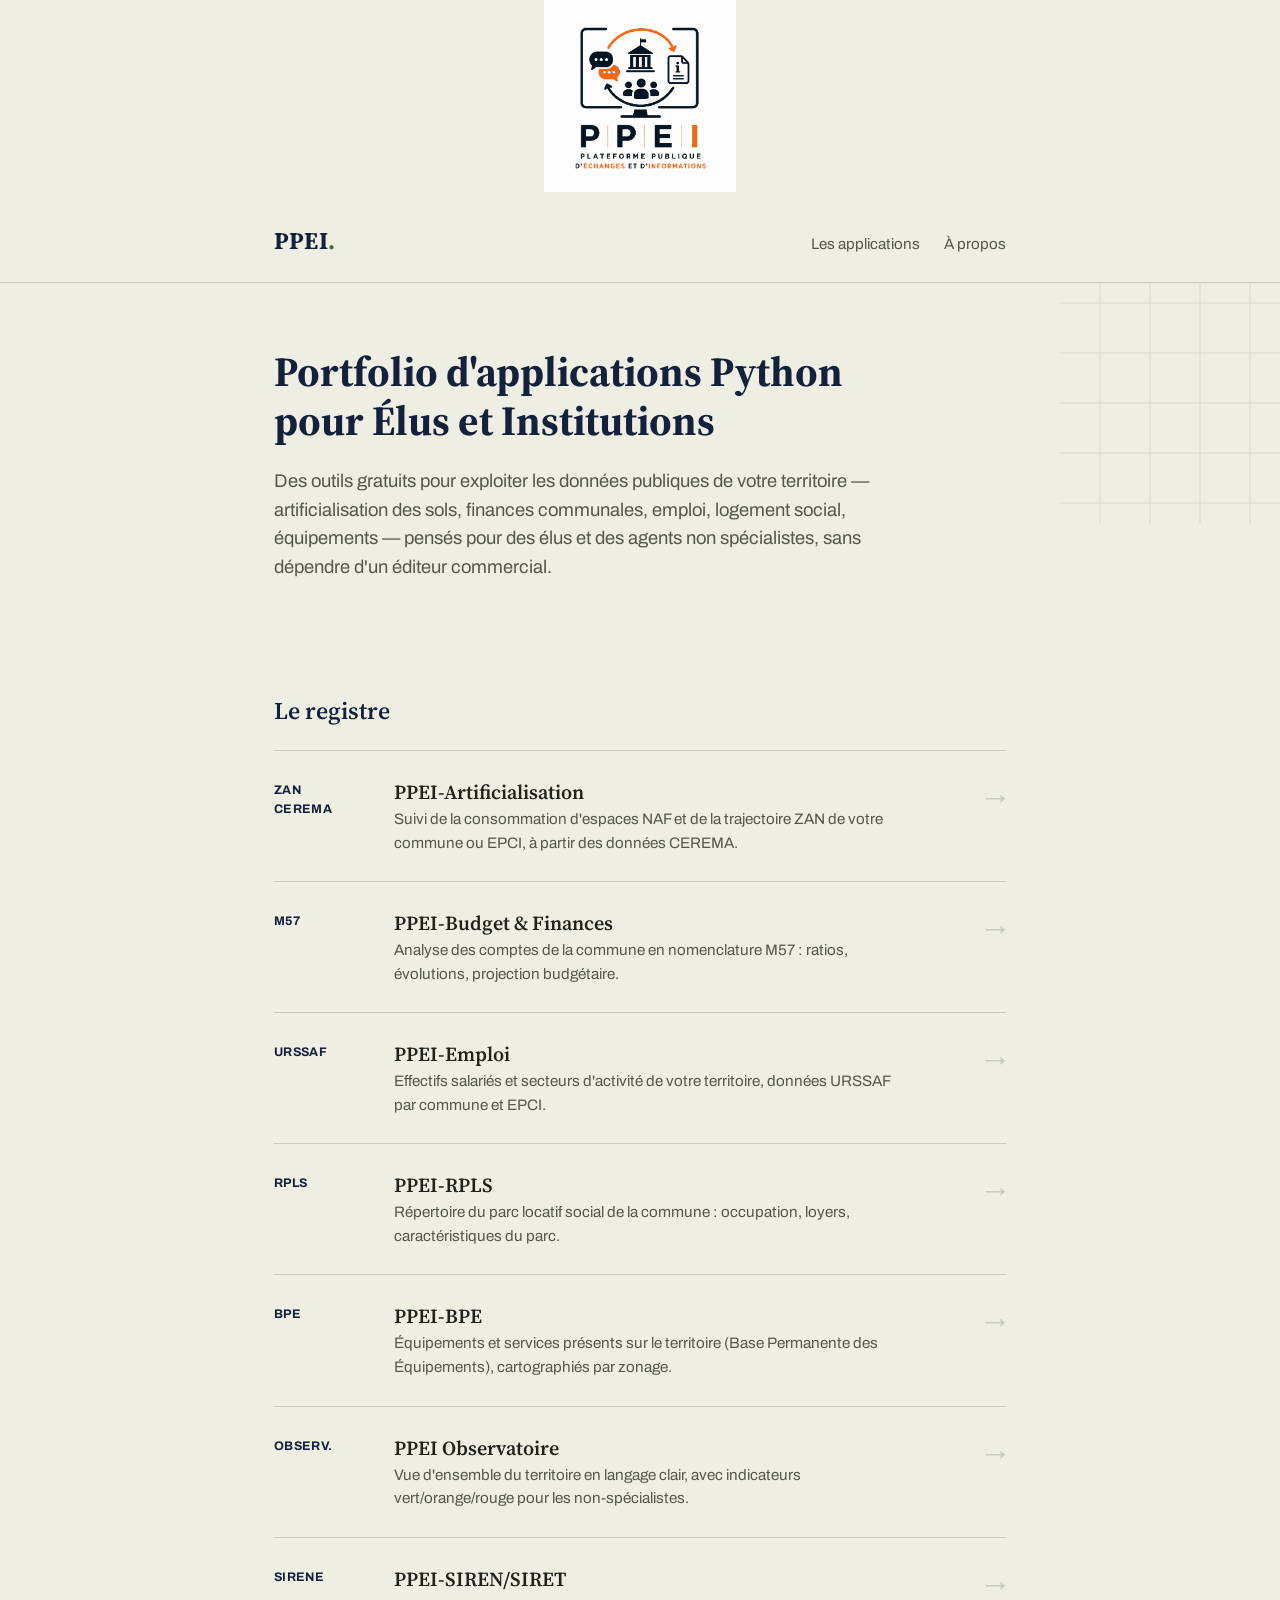
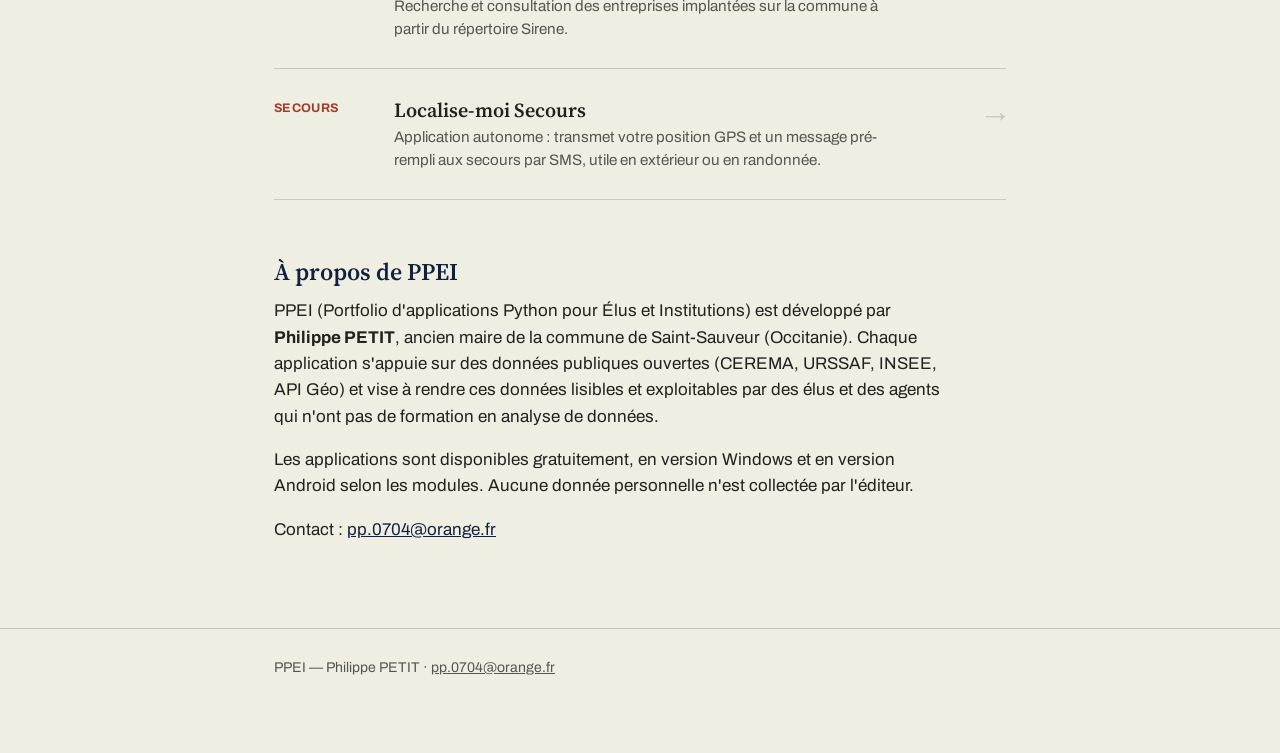
==== index.html @ b0f6e442 "Add files via upload" ====
<!DOCTYPE html>
<html lang="fr">
<head>
<meta charset="UTF-8">
<meta name="viewport" content="width=device-width, initial-scale=1.0">
<title>PPEI — Portfolio d'applications Python pour Élus et Institutions</title>
<meta name="description" content="Des outils gratuits d'analyse de données territoriales pour les élus locaux et les agents des collectivités : artificialisation des sols, finances M57, emploi, logement social, équipements.">
<link rel="stylesheet" href="styles.css">
<center><img src="./assets/logo.png" width="15%"/></center>
</head>
<body>

<header class="site-header">
  <div class="wrap">
    <a href="index.html" class="wordmark">PPEI<span>.</span></a>
    <nav>
      <a href="#registre">Les applications</a>
      <a href="#a-propos">À propos</a>
    </nav>
  </div>
</header>

<section class="hero">
  <svg class="hero-grid" viewBox="0 0 260 260" xmlns="http://www.w3.org/2000/svg" aria-hidden="true">
    <path d="M0,40 H260 M0,90 H260 M0,140 H260 M0,190 H260 M0,240 H260 M40,0 V260 M90,0 V260 M140,0 V260 M190,0 V260 M240,0 V260" />
  </svg>
  <div class="wrap">
    <h1>Portfolio d'applications Python<br>pour Élus et Institutions</h1>
    <p class="lede">
      Des outils gratuits pour exploiter les données publiques de votre
      territoire — artificialisation des sols, finances communales, emploi,
      logement social, équipements — pensés pour des élus et des agents non
      spécialistes, sans dépendre d'un éditeur commercial.
    </p>
  </div>
</section>

<main class="wrap" id="registre">
  <h2>Le registre</h2>

  <div class="register">

    <a class="dossier-row" href="artificialisation.html">
      <span class="dossier-code">ZAN<br>CEREMA</span>
      <span class="dossier-body">
        <span class="dossier-title">PPEI-Artificialisation</span>
        <p class="dossier-desc">Suivi de la consommation d'espaces NAF et de la trajectoire ZAN de votre commune ou EPCI, à partir des données CEREMA.</p>
      </span>
      <span class="dossier-arrow">→</span>
    </a>

    <a class="dossier-row" href="budget-finances.html">
      <span class="dossier-code">M57</span>
      <span class="dossier-body">
        <span class="dossier-title">PPEI-Budget&nbsp;&amp;&nbsp;Finances</span>
        <p class="dossier-desc">Analyse des comptes de la commune en nomenclature M57 : ratios, évolutions, projection budgétaire.</p>
      </span>
      <span class="dossier-arrow">→</span>
    </a>

    <a class="dossier-row" href="emploi.html">
      <span class="dossier-code">URSSAF</span>
      <span class="dossier-body">
        <span class="dossier-title">PPEI-Emploi</span>
        <p class="dossier-desc">Effectifs salariés et secteurs d'activité de votre territoire, données URSSAF par commune et EPCI.</p>
      </span>
      <span class="dossier-arrow">→</span>
    </a>

    <a class="dossier-row" href="rpls.html">
      <span class="dossier-code">RPLS</span>
      <span class="dossier-body">
        <span class="dossier-title">PPEI-RPLS</span>
        <p class="dossier-desc">Répertoire du parc locatif social de la commune : occupation, loyers, caractéristiques du parc.</p>
      </span>
      <span class="dossier-arrow">→</span>
    </a>

    <a class="dossier-row" href="bpe.html">
      <span class="dossier-code">BPE</span>
      <span class="dossier-body">
        <span class="dossier-title">PPEI-BPE</span>
        <p class="dossier-desc">Équipements et services présents sur le territoire (Base Permanente des Équipements), cartographiés par zonage.</p>
      </span>
      <span class="dossier-arrow">→</span>
    </a>

    <a class="dossier-row" href="observatoire.html">
      <span class="dossier-code">OBSERV.</span>
      <span class="dossier-body">
        <span class="dossier-title">PPEI Observatoire</span>
        <p class="dossier-desc">Vue d'ensemble du territoire en langage clair, avec indicateurs vert/orange/rouge pour les non-spécialistes.</p>
      </span>
      <span class="dossier-arrow">→</span>
    </a>

    <a class="dossier-row" href="sirene.html">
      <span class="dossier-code">SIRENE</span>
      <span class="dossier-body">
        <span class="dossier-title">PPEI-SIREN/SIRET</span>
        <p class="dossier-desc">Recherche et consultation des entreprises implantées sur la commune à partir du répertoire Sirene.</p>
      </span>
      <span class="dossier-arrow">→</span>
    </a>

    <a class="dossier-row" href="secours.html">
      <span class="dossier-code" style="color:var(--stamp)">SECOURS</span>
      <span class="dossier-body">
        <span class="dossier-title">Localise-moi Secours</span>
        <p class="dossier-desc">Application autonome : transmet votre position GPS et un message pré-rempli aux secours par SMS, utile en extérieur ou en randonnée.</p>
      </span>
      <span class="dossier-arrow">→</span>
    </a>

  </div>

  <section id="a-propos" class="content-section">
    <h2>À propos de PPEI</h2>
    <p>
      PPEI (Portfolio d'applications Python pour Élus et Institutions) est
      développé par <strong>Philippe PETIT</strong>, ancien maire de la commune de
      Saint-Sauveur (Occitanie). Chaque application s'appuie sur des données
      publiques ouvertes (CEREMA, URSSAF, INSEE, API Géo) et vise à rendre
      ces données lisibles et exploitables par des élus et des agents qui
      n'ont pas de formation en analyse de données.
    </p>
    <p>
      Les applications sont disponibles gratuitement, en version Windows et
      en version Android selon les modules. Aucune donnée personnelle n'est
      collectée par l'éditeur.
    </p>
    <p>
      Contact : <a href="mailto:pp.0704@orange.fr">pp.0704@orange.fr</a>
    </p>
  </section>
</main>

<footer class="site-footer">
  <div class="wrap">
    <p>PPEI — Philippe PETIT · <a href="mailto:pp.0704@orange.fr">pp.0704@orange.fr</a></p>
  </div>
</footer>

</body>
</html>
---- styles.css ----
@import url('https://fonts.googleapis.com/css2?family=Source+Serif+4:opsz,wght@8..60,400;8..60,600;8..60,700&family=Archivo:wght@400;500;600;700&display=swap');

:root {
  --ink: #22221D;
  --ink-soft: #55564D;
  --paper: #EEEEE3;
  --paper-raised: #F7F7F0;
  --line: #C7CBBE;
  --marine: #14213D;
  --marine-soft: #2C3A5C;
  --terrain: #4C6444;
  --terrain-soft: #E4E9DE;
  --stamp: #A13D2D;
  --stamp-soft: #F2E1DC;
  --max-width: 780px;
}

* { box-sizing: border-box; }

html { scroll-behavior: smooth; }

body {
  margin: 0;
  background: var(--paper);
  color: var(--ink);
  font-family: 'Archivo', system-ui, sans-serif;
  font-size: 17px;
  line-height: 1.55;
  -webkit-font-smoothing: antialiased;
}

h1, h2, h3 {
  font-family: 'Source Serif 4', Georgia, serif;
  font-weight: 600;
  color: var(--marine);
  line-height: 1.2;
  margin: 0 0 0.5em 0;
}

h1 { font-size: 2.6rem; font-weight: 700; }
h2 { font-size: 1.5rem; margin-top: 2.4em; }
h3 { font-size: 1.15rem; margin-top: 1.6em; }

p { margin: 0 0 1em 0; max-width: 68ch; }

a { color: var(--marine); }
a:focus-visible, button:focus-visible, .btn:focus-visible {
  outline: 3px solid var(--terrain);
  outline-offset: 2px;
}

.wrap {
  max-width: var(--max-width);
  margin: 0 auto;
  padding: 0 24px;
}

/* ---------- En-tête ---------- */

.site-header {
  border-bottom: 1px solid var(--line);
  padding: 22px 0;
}

.site-header .wrap {
  display: flex;
  align-items: baseline;
  justify-content: space-between;
  gap: 16px;
  flex-wrap: wrap;
}

.wordmark {
  font-family: 'Source Serif 4', serif;
  font-weight: 700;
  font-size: 1.5rem;
  color: var(--marine);
  text-decoration: none;
  letter-spacing: 0.01em;
}

.wordmark span {
  color: var(--terrain);
}

.site-header nav a {
  color: var(--ink-soft);
  text-decoration: none;
  font-size: 0.95rem;
  margin-left: 20px;
}

.site-header nav a:hover { color: var(--marine); }

/* ---------- Hero ---------- */

.hero {
  position: relative;
  padding: 64px 0 40px 0;
  overflow: hidden;
}

.hero-grid {
  position: absolute;
  top: -20px;
  right: -40px;
  width: 260px;
  height: 260px;
  opacity: 0.55;
  z-index: 0;
}

.hero-grid path {
  stroke: var(--line);
  stroke-width: 1;
  fill: none;
  stroke-dasharray: 900;
  stroke-dashoffset: 900;
  animation: draw-grid 1.8s ease-out forwards;
}

@media (prefers-reduced-motion: reduce) {
  .hero-grid path { animation: none; stroke-dashoffset: 0; }
}

@keyframes draw-grid {
  to { stroke-dashoffset: 0; }
}

.hero .wrap { position: relative; z-index: 1; }

.eyebrow-tag {
  display: inline-block;
  font-family: 'Archivo', sans-serif;
  font-weight: 600;
  font-size: 0.72rem;
  letter-spacing: 0.04em;
  color: var(--marine);
  background: var(--terrain-soft);
  border: 1px solid var(--line);
  border-radius: 3px;
  padding: 3px 9px;
  margin-bottom: 14px;
}

.eyebrow-tag.tag-secours {
  color: var(--stamp);
  background: var(--stamp-soft);
}

.hero p.lede {
  font-size: 1.15rem;
  color: var(--ink-soft);
  max-width: 58ch;
}

/* ---------- Registre (liste des applications, page d'accueil) ---------- */

.register {
  border-top: 1px solid var(--line);
  margin-top: 24px;
}

.dossier-row {
  display: flex;
  align-items: flex-start;
  gap: 20px;
  padding: 26px 0;
  border-bottom: 1px solid var(--line);
  text-decoration: none;
  color: inherit;
}

.dossier-row:hover .dossier-title { color: var(--terrain); }

.dossier-code {
  flex: 0 0 100px;
  font-family: 'Archivo', sans-serif;
  font-weight: 700;
  font-size: 0.78rem;
  letter-spacing: 0.03em;
  color: var(--marine);
  padding-top: 4px;
}

.dossier-body {
  flex: 1 1 auto;
  min-width: 0;
}

.dossier-title {
  font-family: 'Source Serif 4', serif;
  font-weight: 600;
  font-size: 1.25rem;
  color: var(--ink);
  margin: 0 0 6px 0;
  transition: color 0.15s ease;
}

.dossier-desc {
  color: var(--ink-soft);
  font-size: 0.95rem;
  margin: 0;
  max-width: 56ch;
}

.dossier-arrow {
  flex: 0 0 auto;
  font-size: 1.3rem;
  color: var(--line);
  padding-top: 4px;
}

.dossier-row:hover .dossier-arrow { color: var(--terrain); }

/* ---------- Sections de contenu (pages d'application) ---------- */

.content-section {
  padding-bottom: 8px;
}

ul.feature-list {
  padding-left: 0;
  list-style: none;
  margin: 0 0 1em 0;
}

ul.feature-list li {
  padding-left: 22px;
  position: relative;
  margin-bottom: 10px;
  max-width: 62ch;
}

ul.feature-list li::before {
  content: "—";
  position: absolute;
  left: 0;
  color: var(--terrain);
}

.availability-table {
  width: 100%;
  border-collapse: collapse;
  margin: 12px 0 24px 0;
  font-size: 0.95rem;
}

.availability-table th, .availability-table td {
  text-align: left;
  padding: 10px 12px;
  border-bottom: 1px solid var(--line);
}

.availability-table th {
  color: var(--ink-soft);
  font-weight: 600;
  font-size: 0.8rem;
  text-transform: uppercase;
  letter-spacing: 0.03em;
}

/* ---------- Galerie de captures d'écran ---------- */

.screenshot-gallery {
  display: flex;
  flex-wrap: wrap;
  gap: 14px;
  margin: 16px 0 28px 0;
}

.screenshot-gallery > * {
  flex: 1 1 200px;
  max-width: 240px;
}

.screenshot-placeholder {
  aspect-ratio: 9 / 16;
  background: var(--paper-raised);
  border: 1px dashed var(--line);
  border-radius: 4px;
  display: flex;
  align-items: center;
  justify-content: center;
  color: var(--ink-soft);
  font-size: 0.8rem;
  text-align: center;
  padding: 12px;
}

.screenshot-gallery img {
  width: 100%;
  aspect-ratio: 9 / 16;
  object-fit: cover;
  border-radius: 4px;
  border: 1px solid var(--line);
}

/* ---------- Boutons de téléchargement ---------- */

.download-block {
  background: var(--paper-raised);
  border: 1px solid var(--line);
  border-radius: 6px;
  padding: 22px 24px;
  margin: 20px 0 32px 0;
}

.btn-row {
  display: flex;
  flex-wrap: wrap;
  gap: 12px;
  margin-top: 14px;
}

.btn {
  display: inline-block;
  font-family: 'Archivo', sans-serif;
  font-weight: 600;
  font-size: 0.92rem;
  text-decoration: none;
  padding: 11px 20px;
  border-radius: 4px;
  border: 1px solid var(--marine);
}

.btn-primary {
  background: var(--terrain);
  border-color: var(--terrain);
  color: white;
}

.btn-secondary {
  background: transparent;
  color: var(--marine);
}

.btn[aria-disabled="true"] {
  opacity: 0.5;
  pointer-events: none;
}

.note-todo {
  font-size: 0.82rem;
  color: var(--ink-soft);
  font-style: italic;
}

/* ---------- Pied de page ---------- */

.site-footer {
  border-top: 1px solid var(--line);
  margin-top: 60px;
  padding: 28px 0 60px 0;
  color: var(--ink-soft);
  font-size: 0.88rem;
}

.site-footer a { color: var(--ink-soft); }

.back-link {
  display: inline-block;
  margin: 32px 0 0 0;
  color: var(--marine);
  text-decoration: none;
  font-size: 0.92rem;
}

.back-link:hover { text-decoration: underline; }

@media (max-width: 600px) {
  h1 { font-size: 2rem; }
  .dossier-row { flex-direction: column; gap: 4px; }
  .dossier-arrow { display: none; }
  .hero-grid { width: 160px; height: 160px; }
}
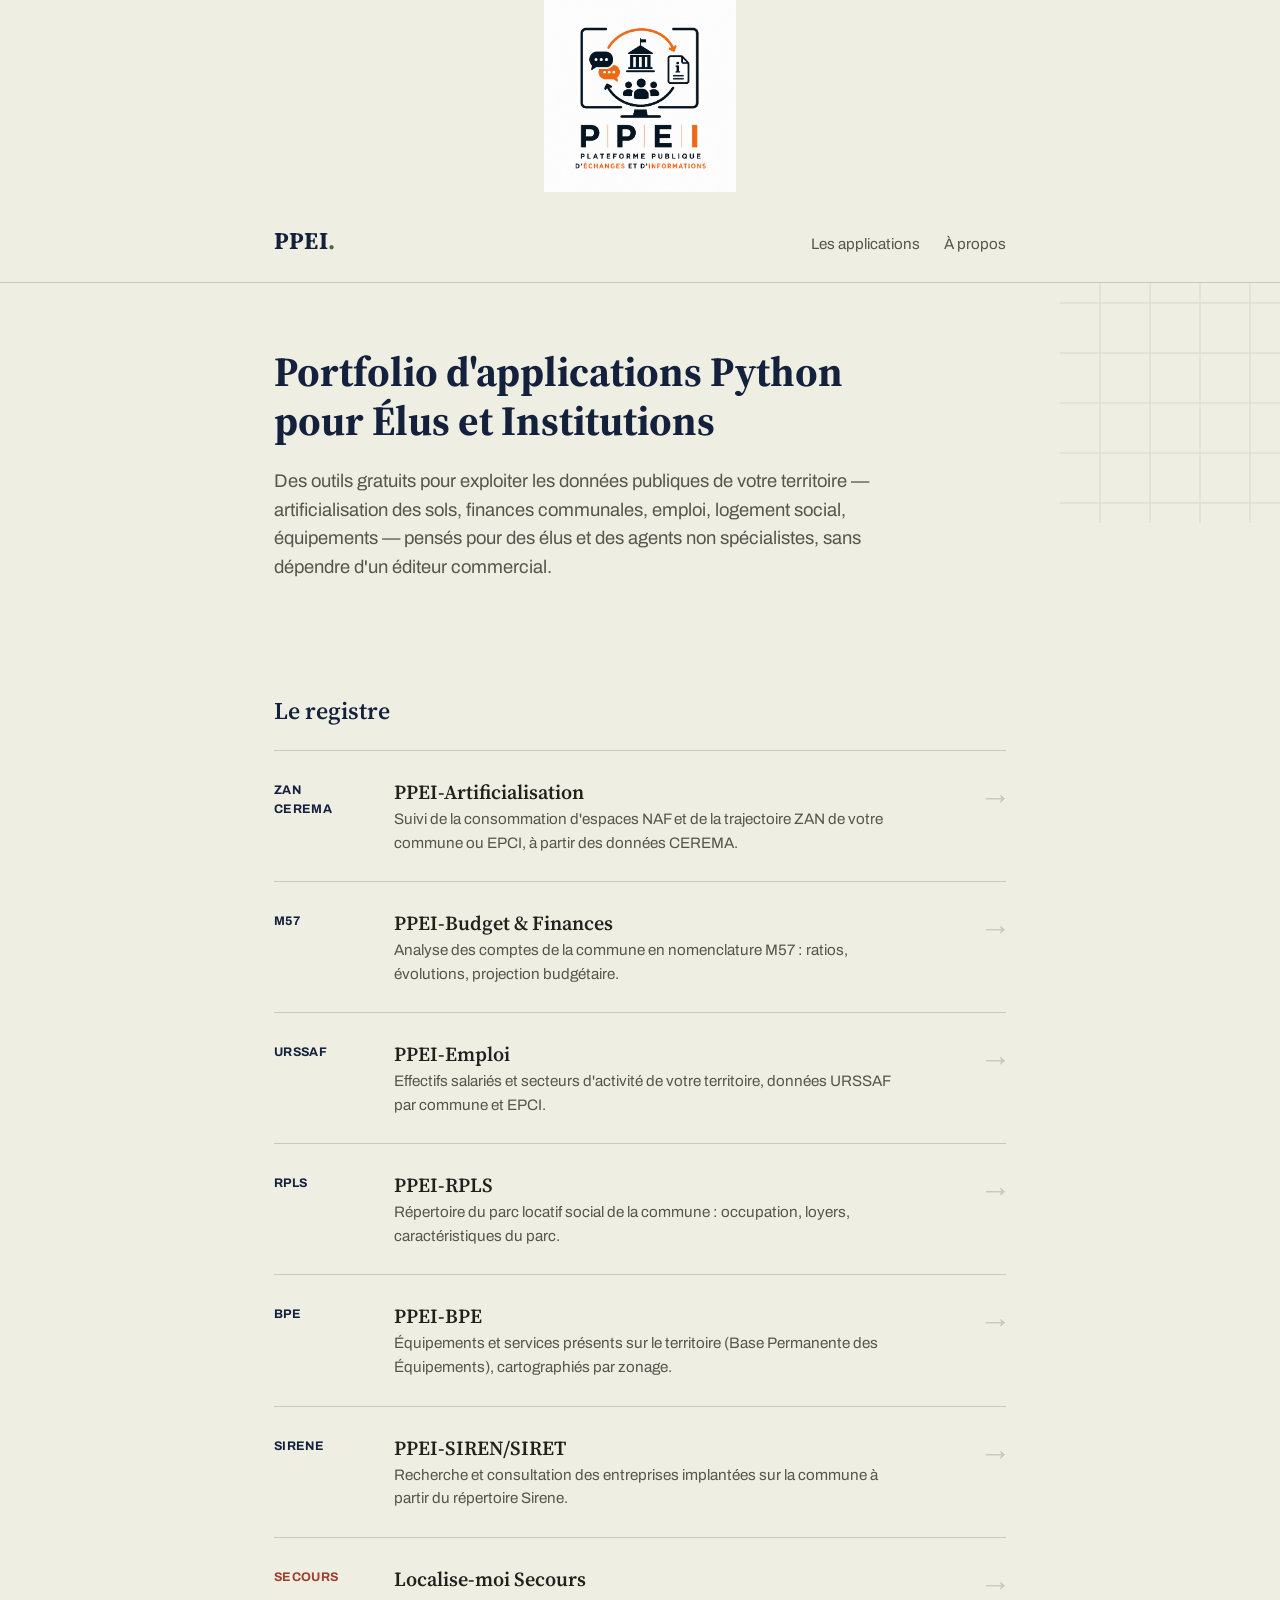
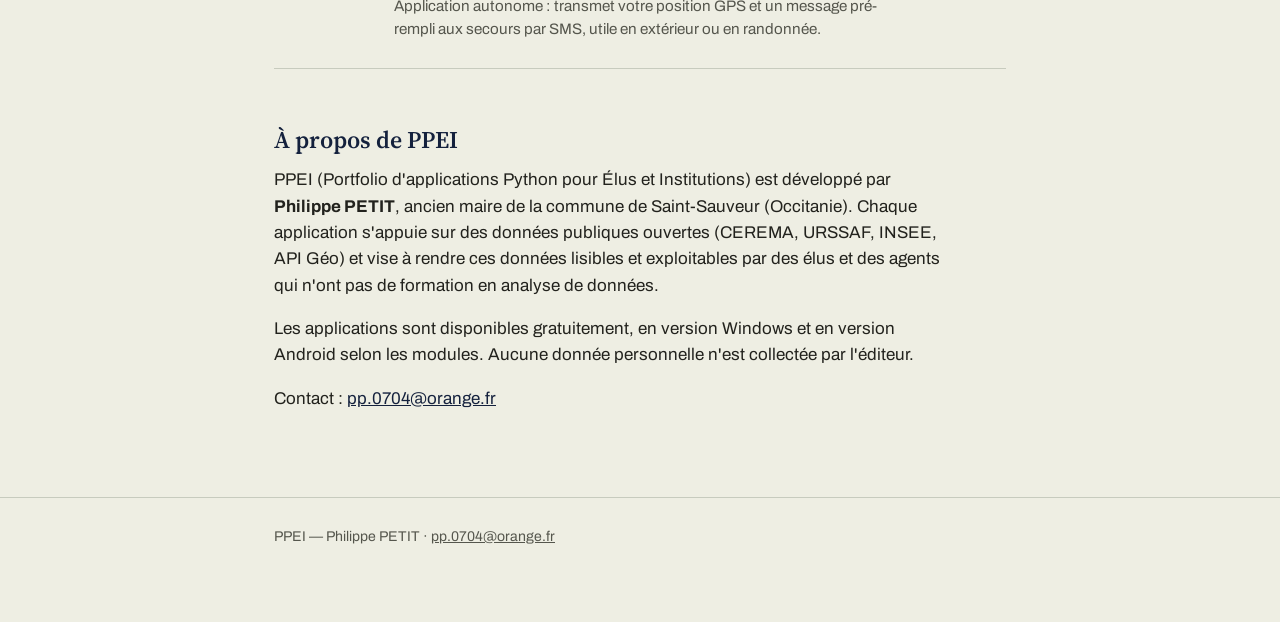
==== commit 6c92c19c: "Add files via upload" ====
--- a/index.html
+++ b/index.html
@@ -85,15 +85,6 @@
       <span class="dossier-arrow">→</span>
     </a>
 
-    <a class="dossier-row" href="observatoire.html">
-      <span class="dossier-code">OBSERV.</span>
-      <span class="dossier-body">
-        <span class="dossier-title">PPEI Observatoire</span>
-        <p class="dossier-desc">Vue d'ensemble du territoire en langage clair, avec indicateurs vert/orange/rouge pour les non-spécialistes.</p>
-      </span>
-      <span class="dossier-arrow">→</span>
-    </a>
-
     <a class="dossier-row" href="sirene.html">
       <span class="dossier-code">SIRENE</span>
       <span class="dossier-body">
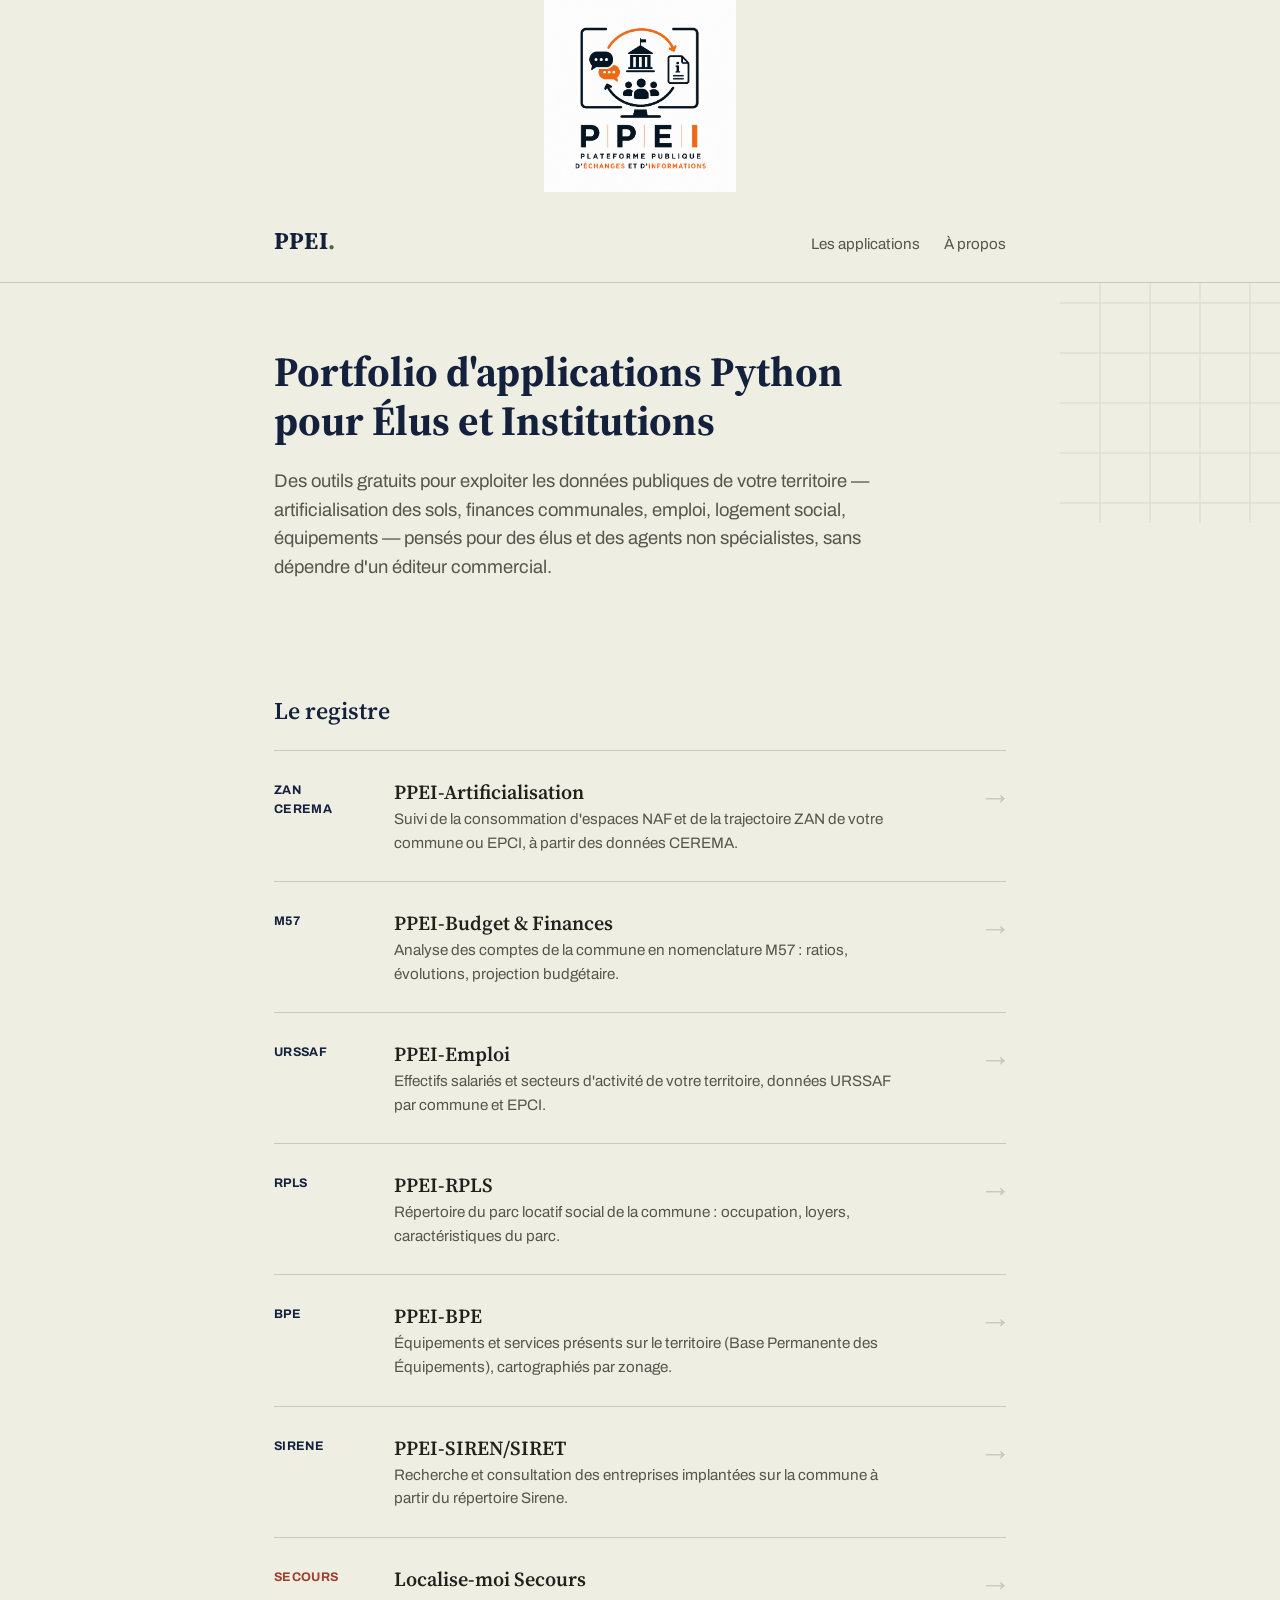
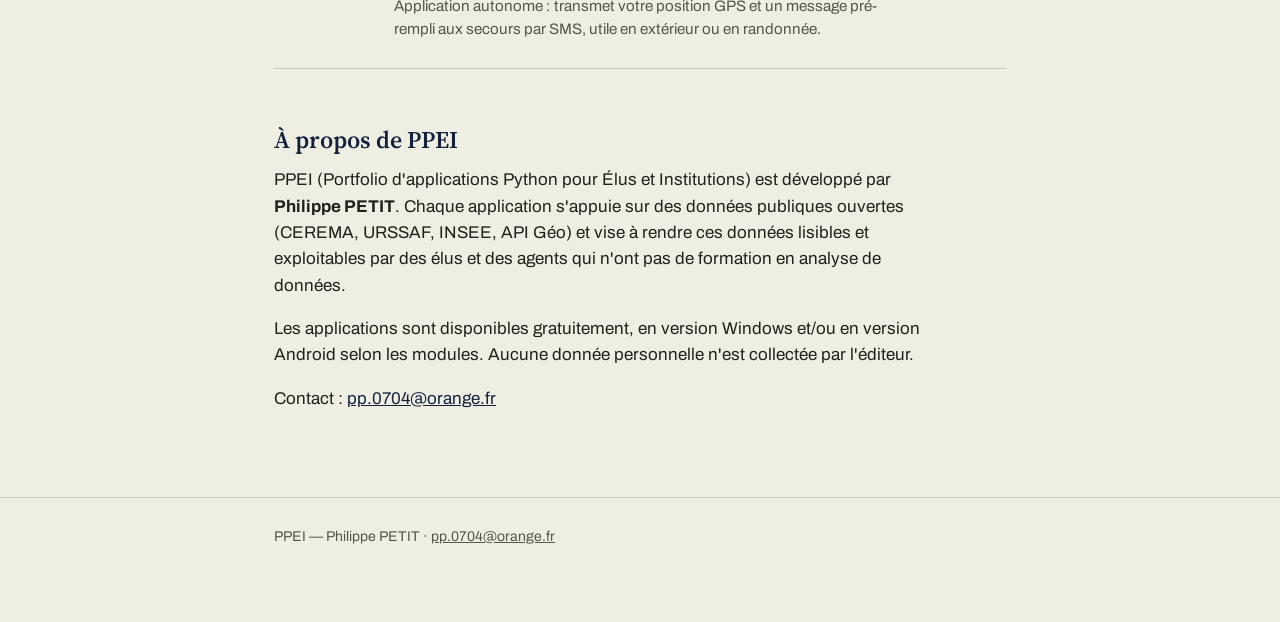
==== commit 3f7b94e0: "Add files via upload" ====
--- a/index.html
+++ b/index.html
@@ -109,14 +109,13 @@
     <h2>À propos de PPEI</h2>
     <p>
       PPEI (Portfolio d'applications Python pour Élus et Institutions) est
-      développé par <strong>Philippe PETIT</strong>, ancien maire de la commune de
-      Saint-Sauveur (Occitanie). Chaque application s'appuie sur des données
+      développé par <strong>Philippe PETIT</strong>. Chaque application s'appuie sur des données
       publiques ouvertes (CEREMA, URSSAF, INSEE, API Géo) et vise à rendre
       ces données lisibles et exploitables par des élus et des agents qui
       n'ont pas de formation en analyse de données.
     </p>
     <p>
-      Les applications sont disponibles gratuitement, en version Windows et
+      Les applications sont disponibles gratuitement, en version Windows et/ou
       en version Android selon les modules. Aucune donnée personnelle n'est
       collectée par l'éditeur.
     </p>
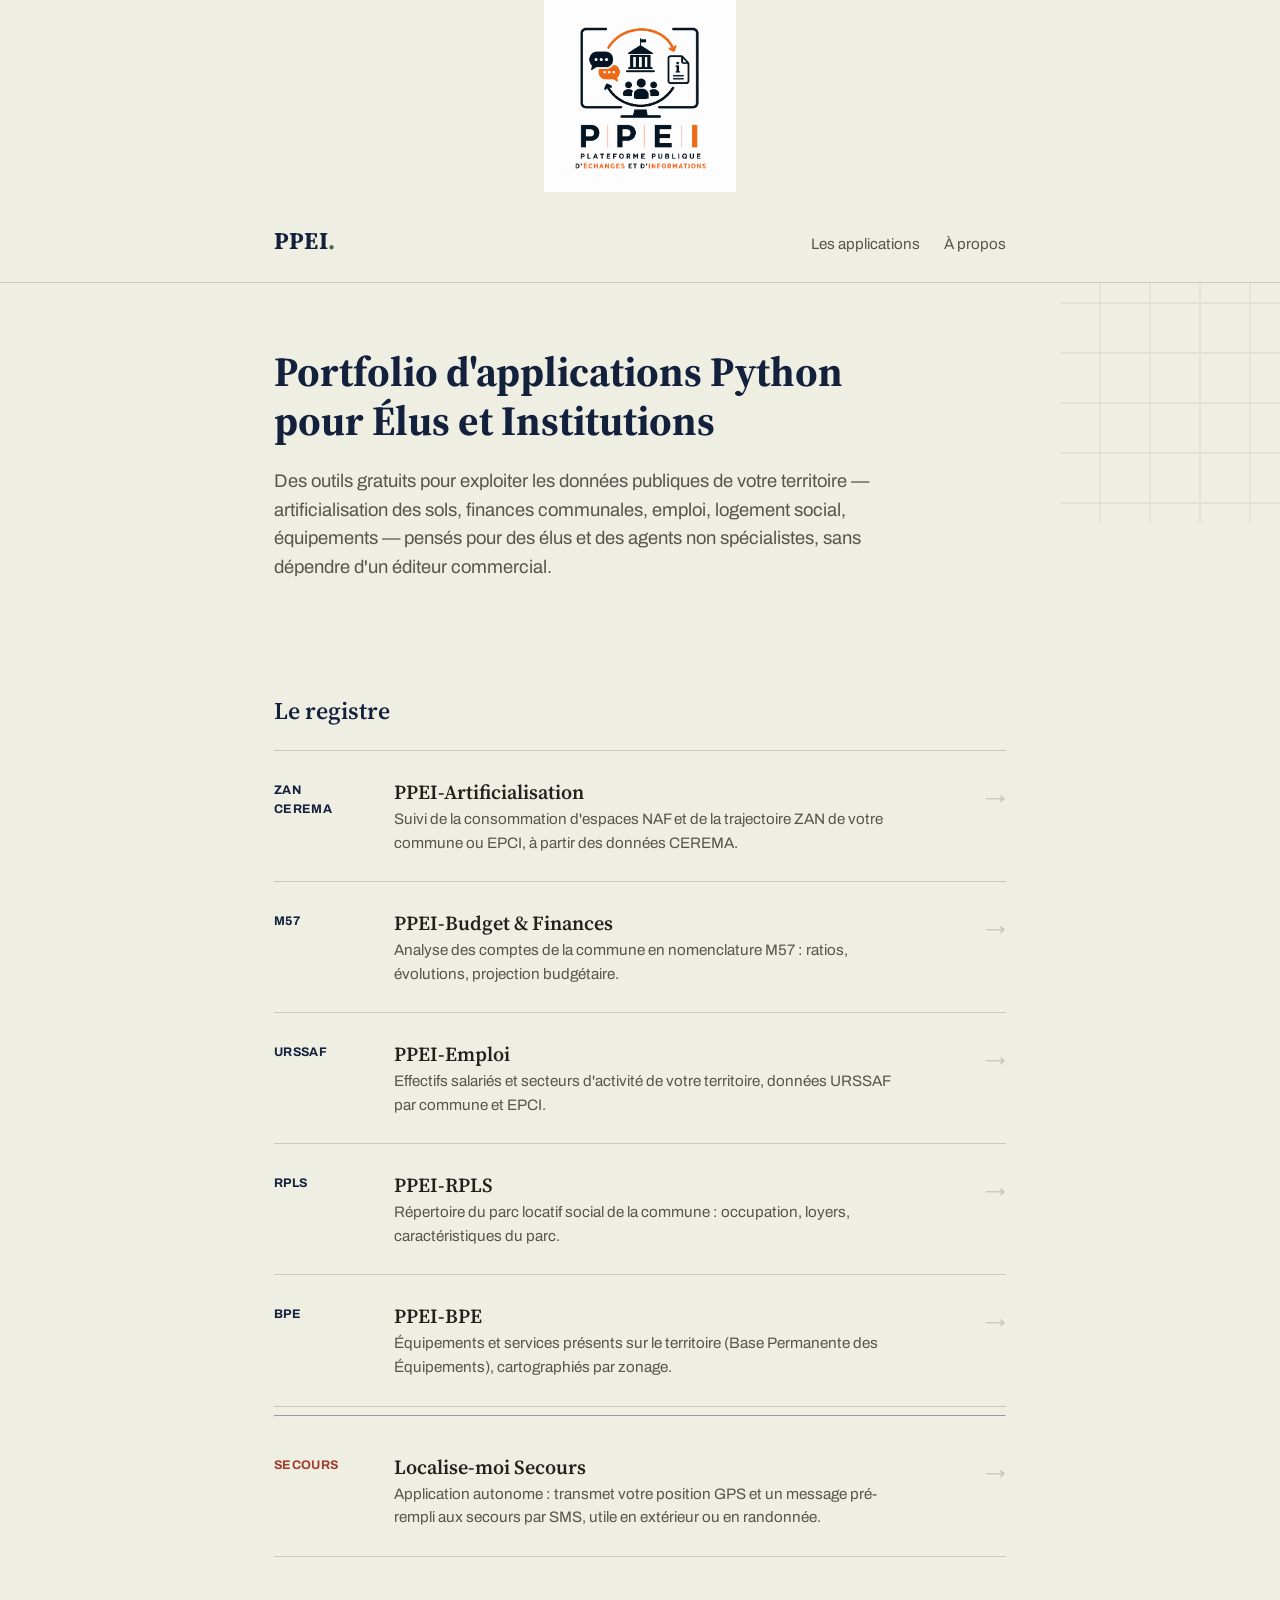
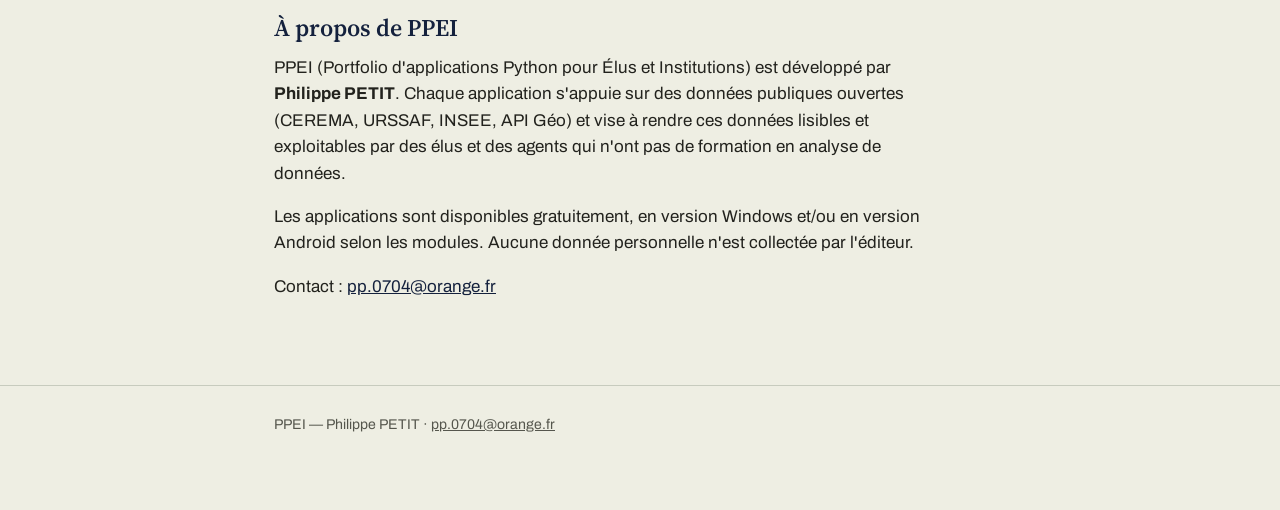
==== commit 802b4019: "Add files via upload" ====
--- a/index.html
+++ b/index.html
@@ -84,15 +84,7 @@
       </span>
       <span class="dossier-arrow">→</span>
     </a>
-
-    <a class="dossier-row" href="sirene.html">
-      <span class="dossier-code">SIRENE</span>
-      <span class="dossier-body">
-        <span class="dossier-title">PPEI-SIREN/SIRET</span>
-        <p class="dossier-desc">Recherche et consultation des entreprises implantées sur la commune à partir du répertoire Sirene.</p>
-      </span>
-      <span class="dossier-arrow">→</span>
-    </a>
+<hr>
 
     <a class="dossier-row" href="secours.html">
       <span class="dossier-code" style="color:var(--stamp)">SECOURS</span>
